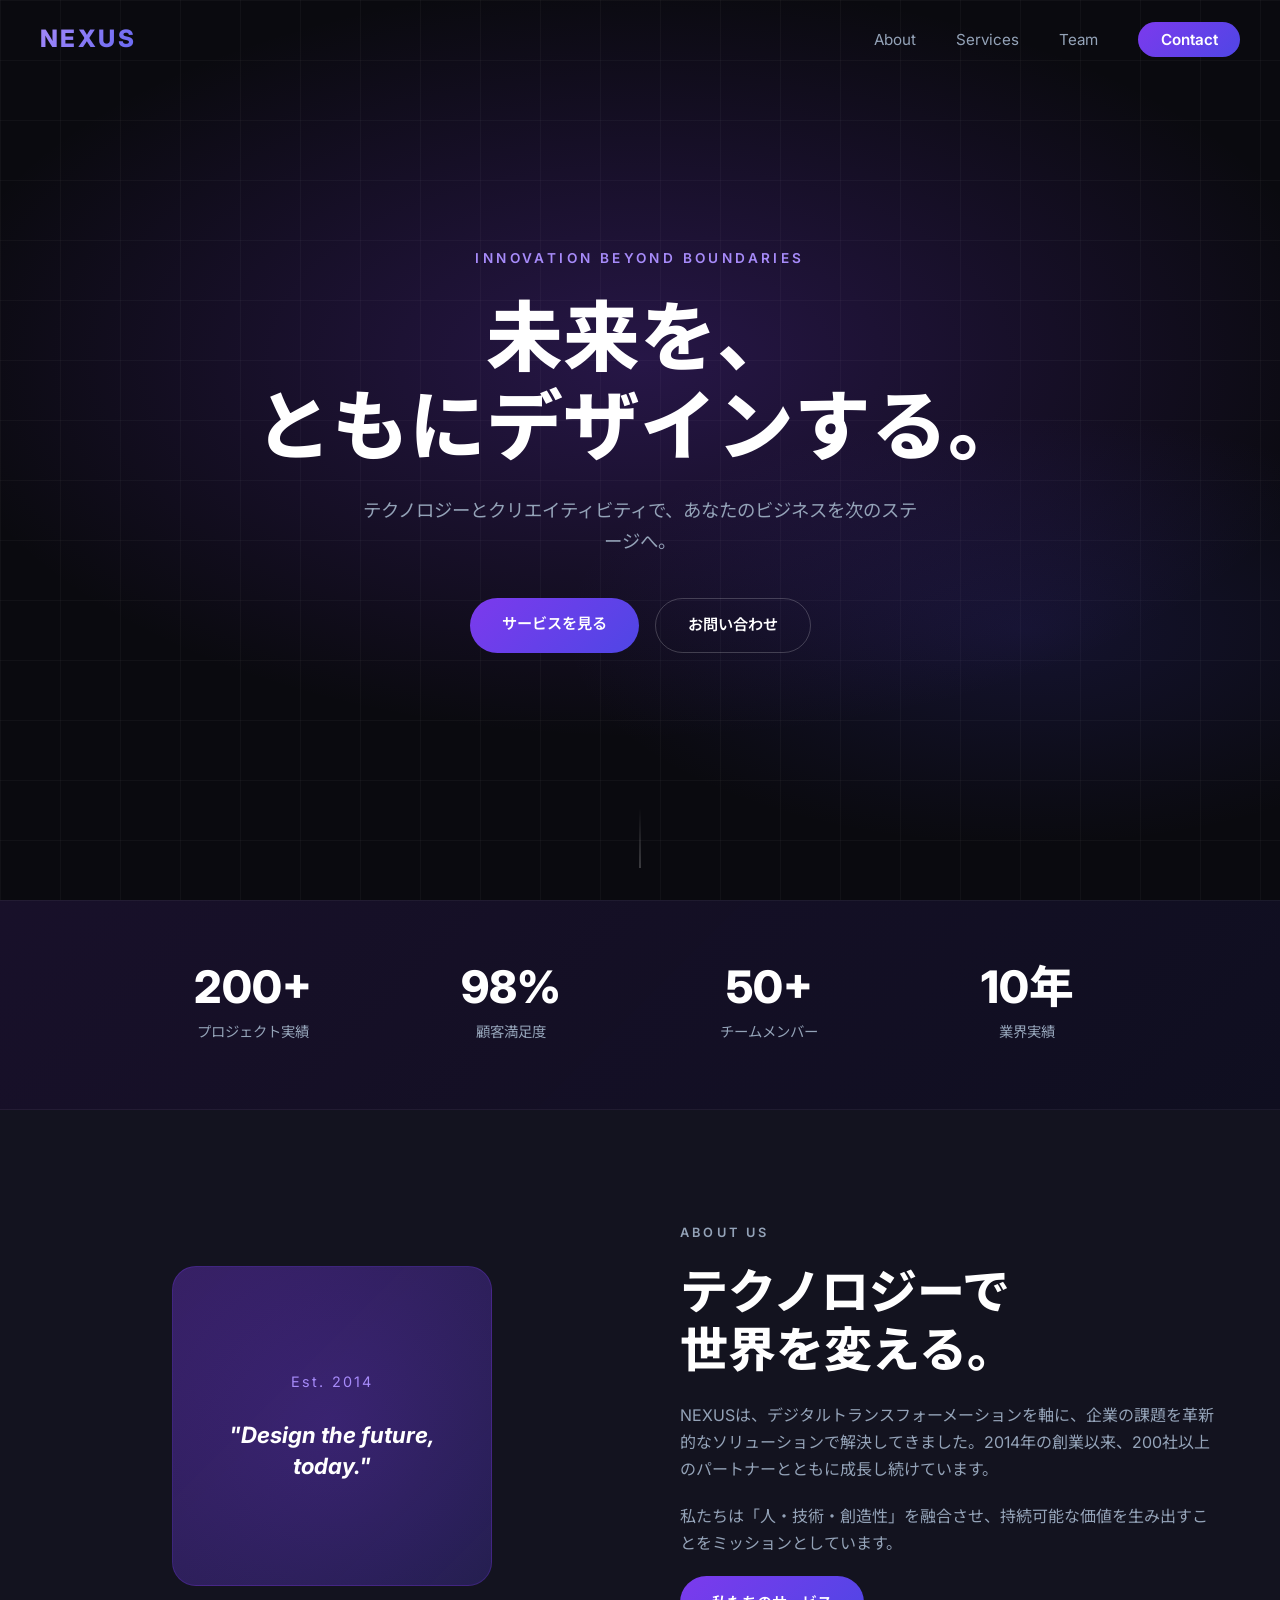
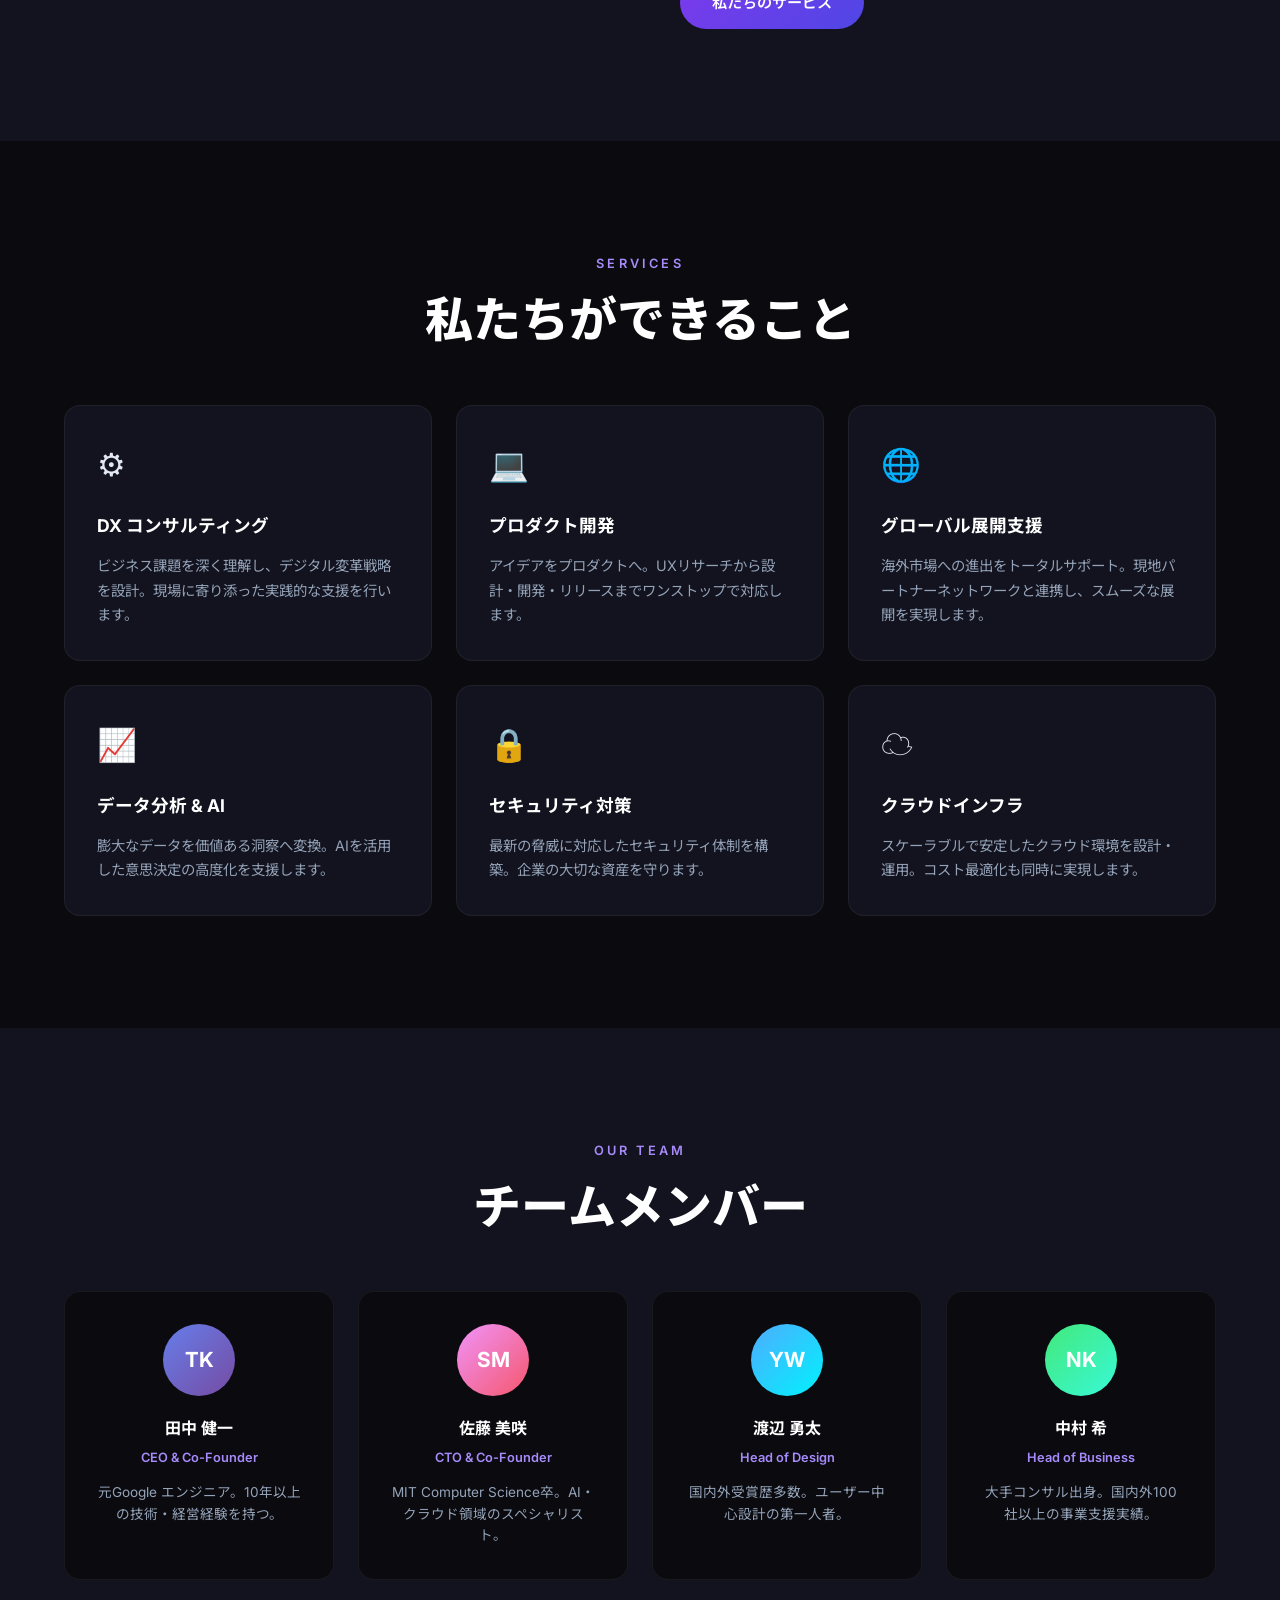
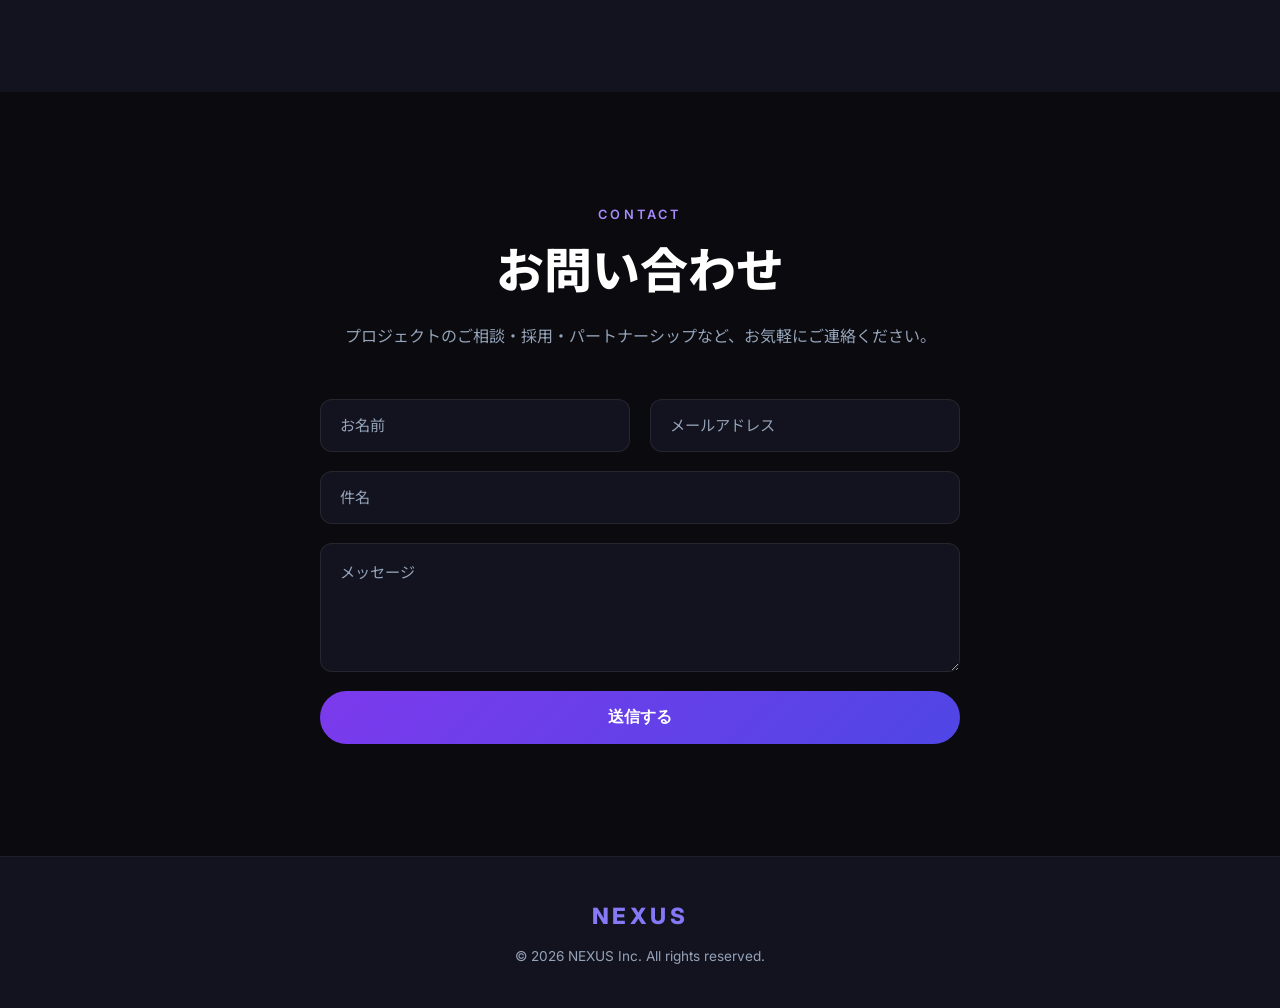
==== corporate/index.html @ 17df0ed0 "Add corporate site in /corporate directory Keep existing portfolio at root, add NEXUS corporate site" ====
<!DOCTYPE html>
<html lang="ja">
<head>
  <meta charset="UTF-8" />
  <meta name="viewport" content="width=device-width, initial-scale=1.0" />
  <title>NEXUS Inc. | 未来をデザインする</title>
  <link rel="stylesheet" href="style.css" />
  <link href="https://fonts.googleapis.com/css2?family=Noto+Sans+JP:wght@300;400;700&family=Inter:wght@300;400;600;800&display=swap" rel="stylesheet" />
</head>
<body>

  <!-- NAV -->
  <nav id="navbar">
    <div class="nav-inner">
      <a href="#" class="logo">NEXUS</a>
      <ul class="nav-links">
        <li><a href="#about">About</a></li>
        <li><a href="#services">Services</a></li>
        <li><a href="#team">Team</a></li>
        <li><a href="#contact" class="btn-nav">Contact</a></li>
      </ul>
      <button class="hamburger" id="hamburger">&#9776;</button>
    </div>
  </nav>

  <!-- HERO -->
  <section id="hero">
    <div class="hero-bg"></div>
    <div class="hero-content">
      <p class="hero-sub">Innovation Beyond Boundaries</p>
      <h1>未来を、<br>ともにデザインする。</h1>
      <p class="hero-desc">テクノロジーとクリエイティビティで、あなたのビジネスを次のステージへ。</p>
      <div class="hero-btns">
        <a href="#services" class="btn-primary">サービスを見る</a>
        <a href="#contact" class="btn-outline">お問い合わせ</a>
      </div>
    </div>
    <div class="scroll-indicator"><span></span></div>
  </section>

  <!-- STATS -->
  <section id="stats">
    <div class="stats-grid">
      <div class="stat-item"><span class="stat-num">200+</span><span class="stat-label">プロジェクト実績</span></div>
      <div class="stat-item"><span class="stat-num">98%</span><span class="stat-label">顧客満足度</span></div>
      <div class="stat-item"><span class="stat-num">50+</span><span class="stat-label">チームメンバー</span></div>
      <div class="stat-item"><span class="stat-num">10年</span><span class="stat-label">業界実績</span></div>
    </div>
  </section>

  <!-- ABOUT -->
  <section id="about">
    <div class="container">
      <div class="about-grid">
        <div class="about-visual">
          <div class="about-card">
            <div class="card-glow"></div>
            <p class="card-year">Est. 2014</p>
            <p class="card-tagline">"Design the future,<br>today."</p>
          </div>
        </div>
        <div class="about-text">
          <p class="section-label">About Us</p>
          <h2>テクノロジーで<br>世界を変える。</h2>
          <p>NEXUSは、デジタルトランスフォーメーションを軸に、企業の課題を革新的なソリューションで解決してきました。2014年の創業以来、200社以上のパートナーとともに成長し続けています。</p>
          <p>私たちは「人・技術・創造性」を融合させ、持続可能な価値を生み出すことをミッションとしています。</p>
          <a href="#services" class="btn-primary">私たちのサービス</a>
        </div>
      </div>
    </div>
  </section>

  <!-- SERVICES -->
  <section id="services">
    <div class="container">
      <p class="section-label center">Services</p>
      <h2 class="center">私たちができること</h2>
      <div class="services-grid">
        <div class="service-card">
          <div class="service-icon">&#9881;</div>
          <h3>DX コンサルティング</h3>
          <p>ビジネス課題を深く理解し、デジタル変革戦略を設計。現場に寄り添った実践的な支援を行います。</p>
        </div>
        <div class="service-card">
          <div class="service-icon">&#128187;</div>
          <h3>プロダクト開発</h3>
          <p>アイデアをプロダクトへ。UXリサーチから設計・開発・リリースまでワンストップで対応します。</p>
        </div>
        <div class="service-card">
          <div class="service-icon">&#127760;</div>
          <h3>グローバル展開支援</h3>
          <p>海外市場への進出をトータルサポート。現地パートナーネットワークと連携し、スムーズな展開を実現します。</p>
        </div>
        <div class="service-card">
          <div class="service-icon">&#128200;</div>
          <h3>データ分析 &amp; AI</h3>
          <p>膨大なデータを価値ある洞察へ変換。AIを活用した意思決定の高度化を支援します。</p>
        </div>
        <div class="service-card">
          <div class="service-icon">&#128274;</div>
          <h3>セキュリティ対策</h3>
          <p>最新の脅威に対応したセキュリティ体制を構築。企業の大切な資産を守ります。</p>
        </div>
        <div class="service-card">
          <div class="service-icon">&#9729;</div>
          <h3>クラウドインフラ</h3>
          <p>スケーラブルで安定したクラウド環境を設計・運用。コスト最適化も同時に実現します。</p>
        </div>
      </div>
    </div>
  </section>

  <!-- TEAM -->
  <section id="team">
    <div class="container">
      <p class="section-label center">Our Team</p>
      <h2 class="center">チームメンバー</h2>
      <div class="team-grid">
        <div class="team-card">
          <div class="team-avatar" style="background: linear-gradient(135deg,#667eea,#764ba2);">TK</div>
          <h3>田中 健一</h3>
          <p class="team-role">CEO &amp; Co-Founder</p>
          <p class="team-bio">元Google エンジニア。10年以上の技術・経営経験を持つ。</p>
        </div>
        <div class="team-card">
          <div class="team-avatar" style="background: linear-gradient(135deg,#f093fb,#f5576c);">SM</div>
          <h3>佐藤 美咲</h3>
          <p class="team-role">CTO &amp; Co-Founder</p>
          <p class="team-bio">MIT Computer Science卒。AI・クラウド領域のスペシャリスト。</p>
        </div>
        <div class="team-card">
          <div class="team-avatar" style="background: linear-gradient(135deg,#4facfe,#00f2fe);">YW</div>
          <h3>渡辺 勇太</h3>
          <p class="team-role">Head of Design</p>
          <p class="team-bio">国内外受賞歴多数。ユーザー中心設計の第一人者。</p>
        </div>
        <div class="team-card">
          <div class="team-avatar" style="background: linear-gradient(135deg,#43e97b,#38f9d7);">NK</div>
          <h3>中村 希</h3>
          <p class="team-role">Head of Business</p>
          <p class="team-bio">大手コンサル出身。国内外100社以上の事業支援実績。</p>
        </div>
      </div>
    </div>
  </section>

  <!-- CONTACT -->
  <section id="contact">
    <div class="container">
      <p class="section-label center">Contact</p>
      <h2 class="center">お問い合わせ</h2>
      <p class="contact-sub center">プロジェクトのご相談・採用・パートナーシップなど、お気軽にご連絡ください。</p>
      <form class="contact-form" onsubmit="handleSubmit(event)">
        <div class="form-row">
          <input type="text" placeholder="お名前" required />
          <input type="email" placeholder="メールアドレス" required />
        </div>
        <input type="text" placeholder="件名" required />
        <textarea rows="5" placeholder="メッセージ" required></textarea>
        <button type="submit" class="btn-primary">送信する</button>
      </form>
      <div id="form-success" class="form-success" style="display:none;">
        &#10003; メッセージを受け付けました。3営業日以内にご返信いたします。
      </div>
    </div>
  </section>

  <!-- FOOTER -->
  <footer>
    <div class="footer-inner">
      <p class="footer-logo">NEXUS</p>
      <p class="footer-copy">&copy; 2026 NEXUS Inc. All rights reserved.</p>
    </div>
  </footer>

  <script src="main.js"></script>
</body>
</html>
---- corporate/style.css ----
*, *::before, *::after { box-sizing: border-box; margin: 0; padding: 0; }

:root {
  --accent: #7c3aed;
  --accent2: #4f46e5;
  --dark: #0a0a0f;
  --dark2: #13131f;
  --text: #e2e8f0;
  --muted: #94a3b8;
  --white: #ffffff;
}

html { scroll-behavior: smooth; }

body {
  background: var(--dark);
  color: var(--text);
  font-family: 'Inter', 'Noto Sans JP', sans-serif;
  line-height: 1.7;
  overflow-x: hidden;
}

/* --- NAV --- */
#navbar {
  position: fixed; top: 0; left: 0; right: 0; z-index: 100;
  padding: 1.2rem 2rem;
  transition: background 0.3s, backdrop-filter 0.3s;
}
#navbar.scrolled {
  background: rgba(10,10,15,0.85);
  backdrop-filter: blur(12px);
  border-bottom: 1px solid rgba(255,255,255,0.06);
}
.nav-inner {
  max-width: 1200px; margin: 0 auto;
  display: flex; align-items: center; justify-content: space-between;
}
.logo {
  font-size: 1.5rem; font-weight: 800; letter-spacing: 0.1em;
  color: var(--white); text-decoration: none;
  background: linear-gradient(135deg, #a78bfa, #6366f1);
  -webkit-background-clip: text; -webkit-text-fill-color: transparent;
}
.nav-links { list-style: none; display: flex; gap: 2.5rem; }
.nav-links a { color: var(--muted); text-decoration: none; font-size: 0.95rem; transition: color 0.2s; }
.nav-links a:hover { color: var(--white); }
.btn-nav {
  background: linear-gradient(135deg, var(--accent), var(--accent2));
  color: var(--white) !important;
  padding: 0.5rem 1.4rem; border-radius: 100px;
  font-weight: 600;
}
.hamburger { display: none; background: none; border: none; color: var(--white); font-size: 1.5rem; cursor: pointer; }

/* --- HERO --- */
#hero {
  min-height: 100vh; display: flex; align-items: center; justify-content: center;
  position: relative; overflow: hidden; text-align: center;
  padding: 0 1.5rem;
}
.hero-bg {
  position: absolute; inset: 0;
  background: radial-gradient(ellipse 80% 60% at 50% 40%, rgba(124,58,237,0.25) 0%, transparent 70%),
              radial-gradient(ellipse 60% 40% at 80% 70%, rgba(79,70,229,0.15) 0%, transparent 60%),
              var(--dark);
}
.hero-bg::after {
  content: '';
  position: absolute; inset: 0;
  background-image:
    linear-gradient(rgba(255,255,255,0.03) 1px, transparent 1px),
    linear-gradient(90deg, rgba(255,255,255,0.03) 1px, transparent 1px);
  background-size: 60px 60px;
}
.hero-content { position: relative; z-index: 1; max-width: 800px; }
.hero-sub {
  font-size: 0.85rem; letter-spacing: 0.25em; text-transform: uppercase;
  color: #a78bfa; margin-bottom: 1.5rem; font-weight: 600;
}
.hero-content h1 {
  font-size: clamp(2.5rem, 6vw, 5rem); font-weight: 800; line-height: 1.15;
  color: var(--white); margin-bottom: 1.5rem;
}
.hero-desc { font-size: 1.15rem; color: var(--muted); margin-bottom: 2.5rem; max-width: 560px; margin-left: auto; margin-right: auto; }
.hero-btns { display: flex; gap: 1rem; justify-content: center; flex-wrap: wrap; }
.btn-primary {
  background: linear-gradient(135deg, var(--accent), var(--accent2));
  color: var(--white); padding: 0.85rem 2rem; border-radius: 100px;
  text-decoration: none; font-weight: 600; font-size: 0.95rem;
  transition: opacity 0.2s, transform 0.2s;
  display: inline-block;
}
.btn-primary:hover { opacity: 0.85; transform: translateY(-2px); }
.btn-outline {
  border: 1px solid rgba(255,255,255,0.2); color: var(--white);
  padding: 0.85rem 2rem; border-radius: 100px;
  text-decoration: none; font-weight: 600; font-size: 0.95rem;
  transition: background 0.2s, transform 0.2s;
  display: inline-block;
}
.btn-outline:hover { background: rgba(255,255,255,0.07); transform: translateY(-2px); }
.scroll-indicator {
  position: absolute; bottom: 2rem; left: 50%; transform: translateX(-50%);
  display: flex; flex-direction: column; align-items: center;
}
.scroll-indicator span {
  display: block; width: 1px; height: 60px;
  background: linear-gradient(to bottom, transparent, rgba(255,255,255,0.4));
  animation: scrollLine 2s ease-in-out infinite;
}
@keyframes scrollLine { 0%,100%{opacity:0;transform:scaleY(0) translateY(-20px)} 50%{opacity:1;transform:scaleY(1) translateY(0)} }

/* --- STATS --- */
#stats {
  background: linear-gradient(135deg, rgba(124,58,237,0.12), rgba(79,70,229,0.08));
  border-top: 1px solid rgba(255,255,255,0.05);
  border-bottom: 1px solid rgba(255,255,255,0.05);
  padding: 4rem 1.5rem;
}
.stats-grid {
  max-width: 1000px; margin: 0 auto;
  display: grid; grid-template-columns: repeat(4,1fr); gap: 2rem; text-align: center;
}
.stat-num { display: block; font-size: 2.8rem; font-weight: 800; color: var(--white); line-height: 1; margin-bottom: 0.5rem; }
.stat-label { font-size: 0.9rem; color: var(--muted); }

/* --- CONTAINER --- */
.container { max-width: 1200px; margin: 0 auto; padding: 0 1.5rem; }

/* --- SECTIONS --- */
section { padding: 7rem 0; }

.section-label {
  font-size: 0.8rem; letter-spacing: 0.25em; text-transform: uppercase;
  color: #a78bfa; font-weight: 600; margin-bottom: 1rem; display: block;
}
.section-label.center, h2.center, p.center { text-align: center; }
h2 {
  font-size: clamp(2rem, 4vw, 3rem); font-weight: 800; color: var(--white);
  line-height: 1.2; margin-bottom: 1.5rem;
}

/* --- ABOUT --- */
#about { background: var(--dark2); }
.about-grid { display: grid; grid-template-columns: 1fr 1fr; gap: 5rem; align-items: center; }
.about-visual { display: flex; justify-content: center; }
.about-card {
  width: 320px; height: 320px; border-radius: 24px;
  background: linear-gradient(135deg, rgba(124,58,237,0.3), rgba(79,70,229,0.2));
  border: 1px solid rgba(124,58,237,0.3);
  display: flex; flex-direction: column; align-items: center; justify-content: center;
  text-align: center; padding: 2rem; position: relative; overflow: hidden;
}
.card-glow {
  position: absolute; inset: -50%; border-radius: 50%;
  background: radial-gradient(circle, rgba(124,58,237,0.2) 0%, transparent 70%);
  animation: glowPulse 4s ease-in-out infinite;
}
@keyframes glowPulse { 0%,100%{opacity:0.5;transform:scale(0.9)} 50%{opacity:1;transform:scale(1.1)} }
.card-year { font-size: 0.9rem; color: #a78bfa; letter-spacing: 0.15em; margin-bottom: 1.5rem; position: relative; }
.card-tagline { font-size: 1.4rem; font-weight: 700; color: var(--white); line-height: 1.4; position: relative; font-style: italic; }
.about-text p { color: var(--muted); margin-bottom: 1.2rem; }

/* --- SERVICES --- */
#services { background: var(--dark); }
.services-grid {
  margin-top: 3.5rem;
  display: grid; grid-template-columns: repeat(3,1fr); gap: 1.5rem;
}
.service-card {
  background: var(--dark2);
  border: 1px solid rgba(255,255,255,0.06);
  border-radius: 16px; padding: 2rem;
  transition: transform 0.25s, border-color 0.25s, box-shadow 0.25s;
}
.service-card:hover {
  transform: translateY(-6px);
  border-color: rgba(124,58,237,0.4);
  box-shadow: 0 20px 40px rgba(124,58,237,0.1);
}
.service-icon { font-size: 2rem; margin-bottom: 1.2rem; display: block; }
.service-card h3 { color: var(--white); font-size: 1.1rem; margin-bottom: 0.8rem; }
.service-card p { color: var(--muted); font-size: 0.9rem; line-height: 1.7; }

/* --- TEAM --- */
#team { background: var(--dark2); }
.team-grid {
  margin-top: 3.5rem;
  display: grid; grid-template-columns: repeat(4,1fr); gap: 1.5rem;
}
.team-card {
  background: var(--dark); border: 1px solid rgba(255,255,255,0.06);
  border-radius: 16px; padding: 2rem; text-align: center;
  transition: transform 0.25s, border-color 0.25s;
}
.team-card:hover { transform: translateY(-6px); border-color: rgba(124,58,237,0.4); }
.team-avatar {
  width: 72px; height: 72px; border-radius: 50%;
  display: flex; align-items: center; justify-content: center;
  font-size: 1.3rem; font-weight: 700; color: var(--white);
  margin: 0 auto 1.2rem;
}
.team-card h3 { color: var(--white); font-size: 1rem; margin-bottom: 0.3rem; }
.team-role { color: #a78bfa; font-size: 0.8rem; margin-bottom: 0.8rem; font-weight: 600; }
.team-bio { color: var(--muted); font-size: 0.85rem; line-height: 1.6; }

/* --- CONTACT --- */
#contact { background: var(--dark); }
.contact-sub { color: var(--muted); margin-bottom: 3rem; }
.contact-form { max-width: 640px; margin: 0 auto; display: flex; flex-direction: column; gap: 1.2rem; }
.form-row { display: grid; grid-template-columns: 1fr 1fr; gap: 1.2rem; }
.contact-form input, .contact-form textarea {
  background: var(--dark2); border: 1px solid rgba(255,255,255,0.08);
  border-radius: 12px; padding: 1rem 1.2rem;
  color: var(--white); font-size: 0.95rem; font-family: inherit;
  transition: border-color 0.2s;
  width: 100%;
}
.contact-form input:focus, .contact-form textarea:focus {
  outline: none; border-color: var(--accent);
}
.contact-form input::placeholder, .contact-form textarea::placeholder { color: var(--muted); }
.contact-form .btn-primary { border: none; cursor: pointer; font-size: 1rem; padding: 1rem; }
.form-success {
  text-align: center; color: #4ade80; background: rgba(74,222,128,0.1);
  border: 1px solid rgba(74,222,128,0.2); border-radius: 12px;
  padding: 1.2rem; margin-top: 1rem; max-width: 640px; margin-left: auto; margin-right: auto;
}

/* --- FOOTER --- */
footer {
  background: var(--dark2);
  border-top: 1px solid rgba(255,255,255,0.05);
  padding: 2.5rem 1.5rem; text-align: center;
}
.footer-logo {
  font-size: 1.4rem; font-weight: 800; letter-spacing: 0.15em;
  background: linear-gradient(135deg, #a78bfa, #6366f1);
  -webkit-background-clip: text; -webkit-text-fill-color: transparent;
  margin-bottom: 0.6rem;
}
.footer-copy { color: var(--muted); font-size: 0.85rem; }

/* --- FADE IN --- */
.fade-in { opacity: 0; transform: translateY(30px); transition: opacity 0.7s ease, transform 0.7s ease; }
.fade-in.visible { opacity: 1; transform: translateY(0); }

/* --- RESPONSIVE --- */
@media (max-width: 900px) {
  .stats-grid { grid-template-columns: repeat(2,1fr); }
  .about-grid { grid-template-columns: 1fr; text-align: center; }
  .about-visual { display: none; }
  .services-grid { grid-template-columns: repeat(2,1fr); }
  .team-grid { grid-template-columns: repeat(2,1fr); }
}
@media (max-width: 600px) {
  .nav-links { display: none; }
  .hamburger { display: block; }
  .stats-grid { grid-template-columns: repeat(2,1fr); }
  .services-grid { grid-template-columns: 1fr; }
  .team-grid { grid-template-columns: repeat(2,1fr); }
  .form-row { grid-template-columns: 1fr; }
}
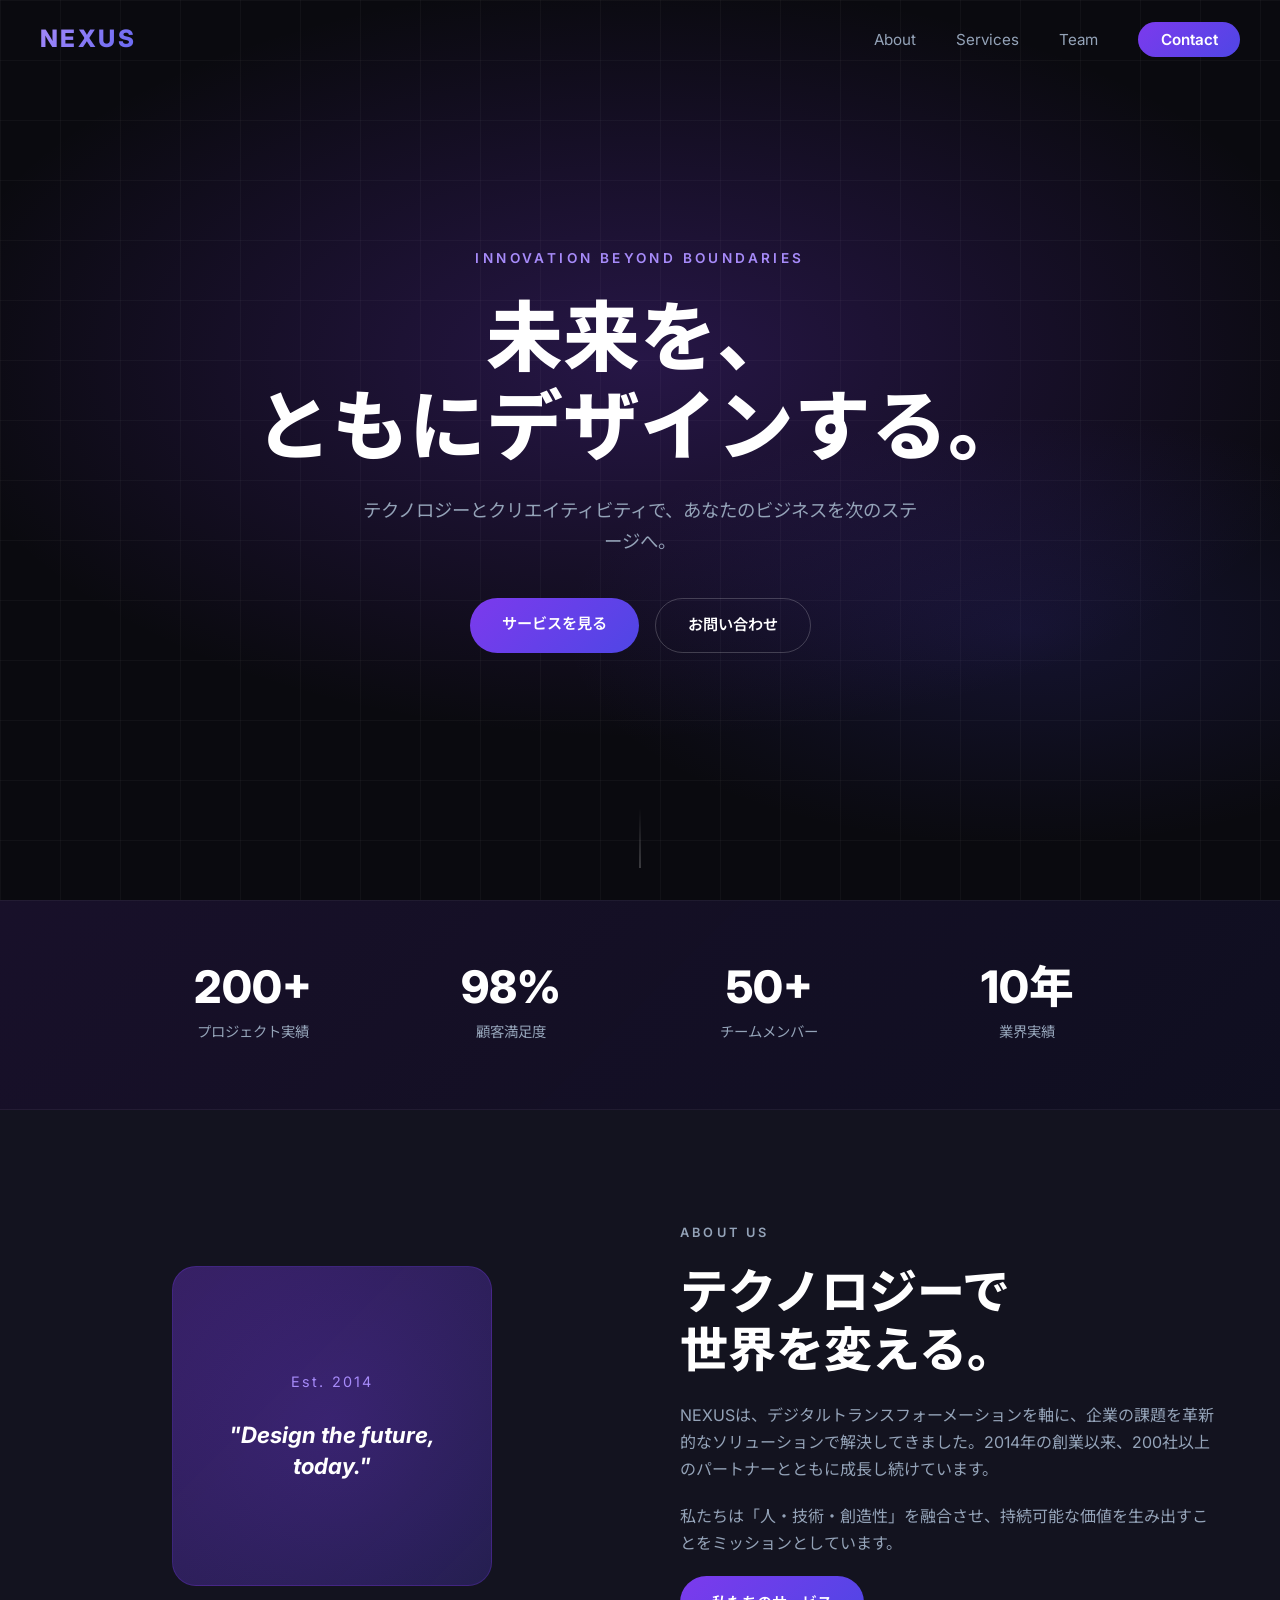
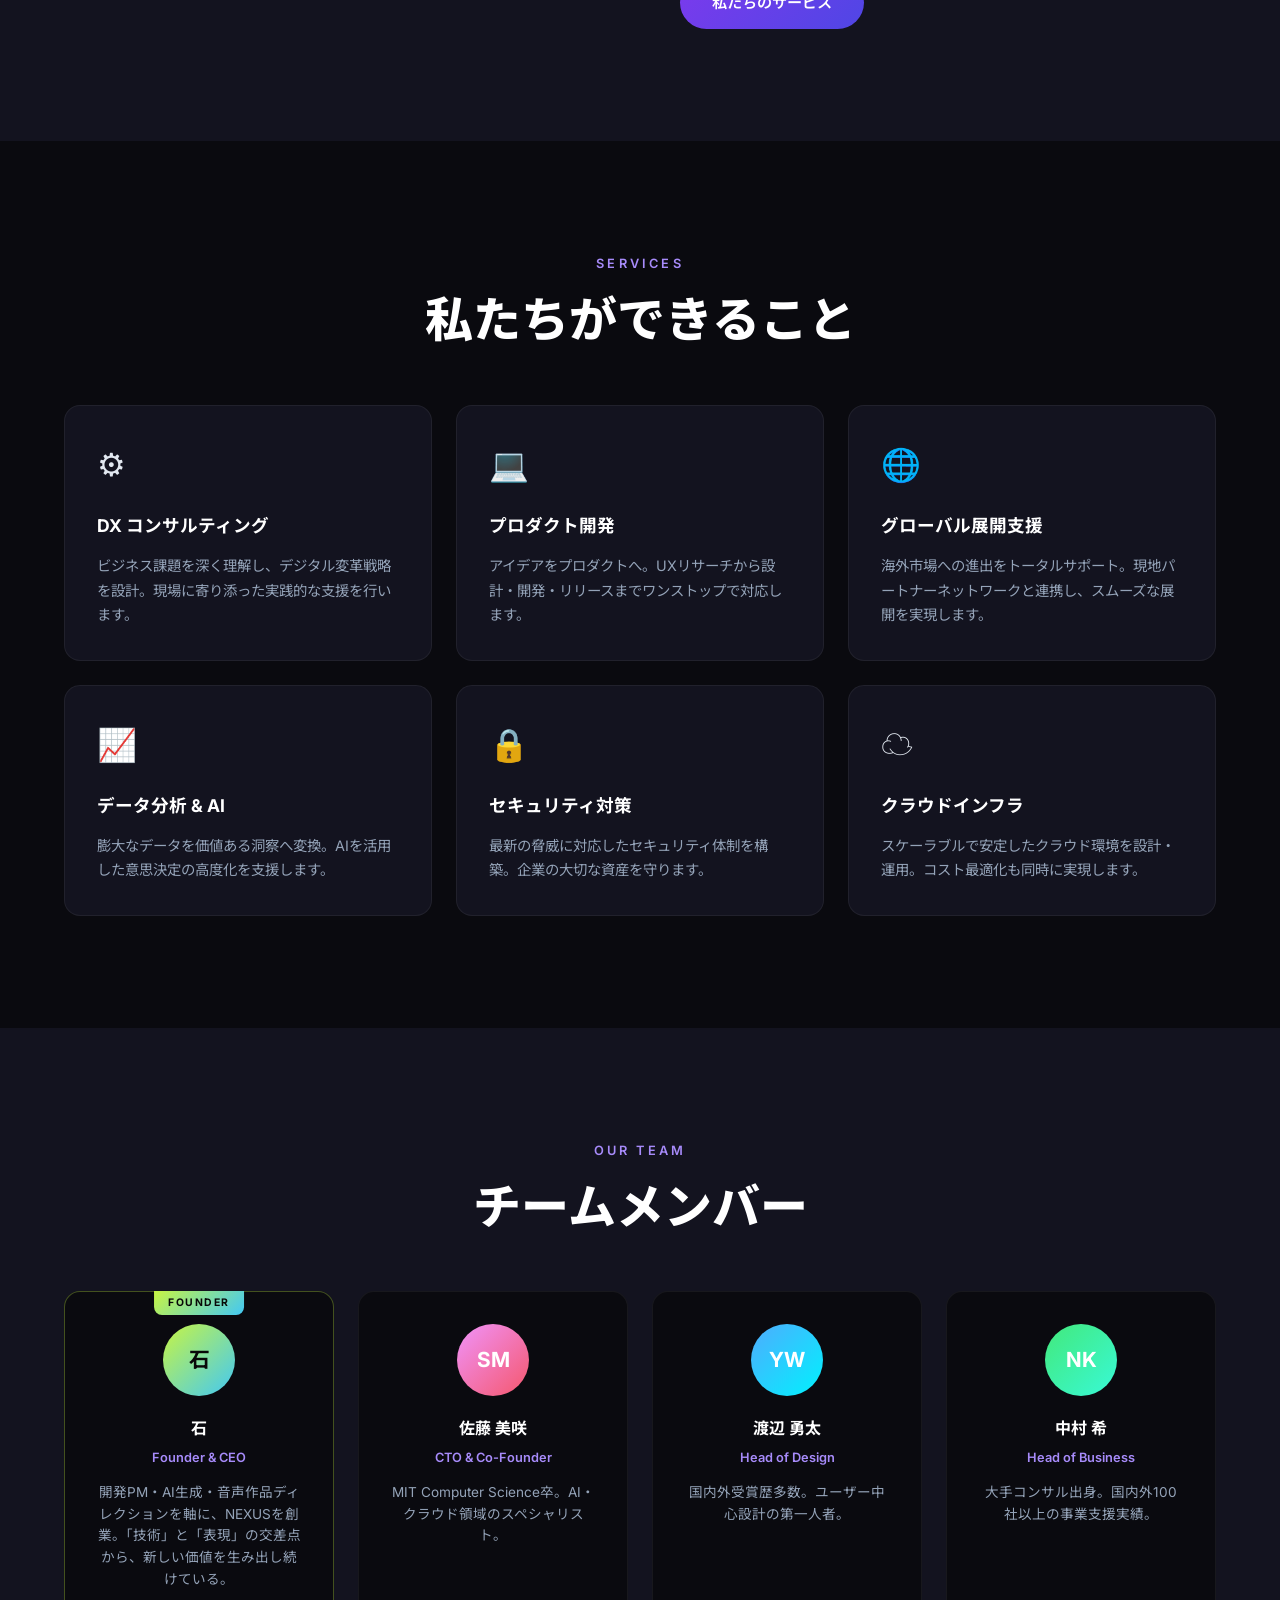
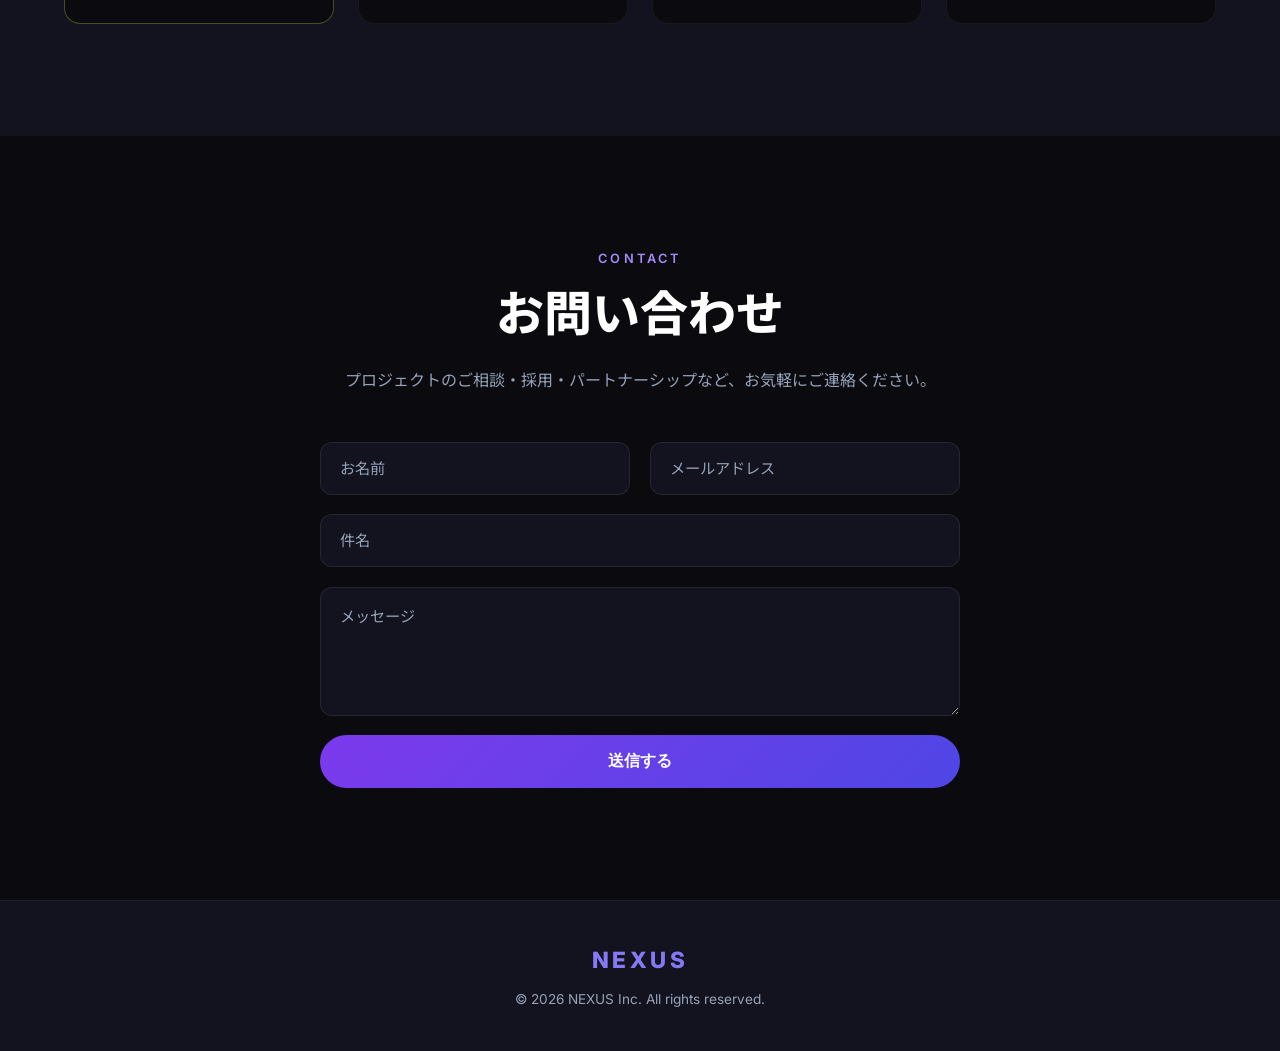
==== commit 7b55ad92: "Update corporate site: highlight 石 as Founder & CEO Add featured-founder badge and bio to team secti" ====
--- a/corporate/index.html
+++ b/corporate/index.html
@@ -116,11 +116,11 @@
       <p class="section-label center">Our Team</p>
       <h2 class="center">チームメンバー</h2>
       <div class="team-grid">
-        <div class="team-card">
-          <div class="team-avatar" style="background: linear-gradient(135deg,#667eea,#764ba2);">TK</div>
-          <h3>田中 健一</h3>
-          <p class="team-role">CEO &amp; Co-Founder</p>
-          <p class="team-bio">元Google エンジニア。10年以上の技術・経営経験を持つ。</p>
+        <div class="team-card featured-founder">
+          <div class="team-avatar" style="background: linear-gradient(135deg,#c8f542,#42c8f5); color:#080808;">石</div>
+          <h3>石</h3>
+          <p class="team-role">Founder &amp; CEO</p>
+          <p class="team-bio">開発PM・AI生成・音声作品ディレクションを軸に、NEXUSを創業。「技術」と「表現」の交差点から、新しい価値を生み出し続けている。</p>
         </div>
         <div class="team-card">
           <div class="team-avatar" style="background: linear-gradient(135deg,#f093fb,#f5576c);">SM</div>
--- a/corporate/style.css
+++ b/corporate/style.css
@@ -203,6 +203,19 @@
 .team-card h3 { color: var(--white); font-size: 1rem; margin-bottom: 0.3rem; }
 .team-role { color: #a78bfa; font-size: 0.8rem; margin-bottom: 0.8rem; font-weight: 600; }
 .team-bio { color: var(--muted); font-size: 0.85rem; line-height: 1.6; }
+.featured-founder {
+  border-color: rgba(200,245,66,0.3);
+  position: relative;
+}
+.featured-founder::before {
+  content: 'Founder';
+  position: absolute; top: -1px; left: 50%; transform: translateX(-50%);
+  background: linear-gradient(135deg, #c8f542, #42c8f5);
+  color: #080808; font-size: 0.65rem; font-weight: 700;
+  letter-spacing: 0.15em; text-transform: uppercase;
+  padding: 3px 14px; border-radius: 0 0 8px 8px;
+}
+.featured-founder:hover { border-color: rgba(200,245,66,0.6); box-shadow: 0 20px 40px rgba(200,245,66,0.08); }
 
 /* --- CONTACT --- */
 #contact { background: var(--dark); }
